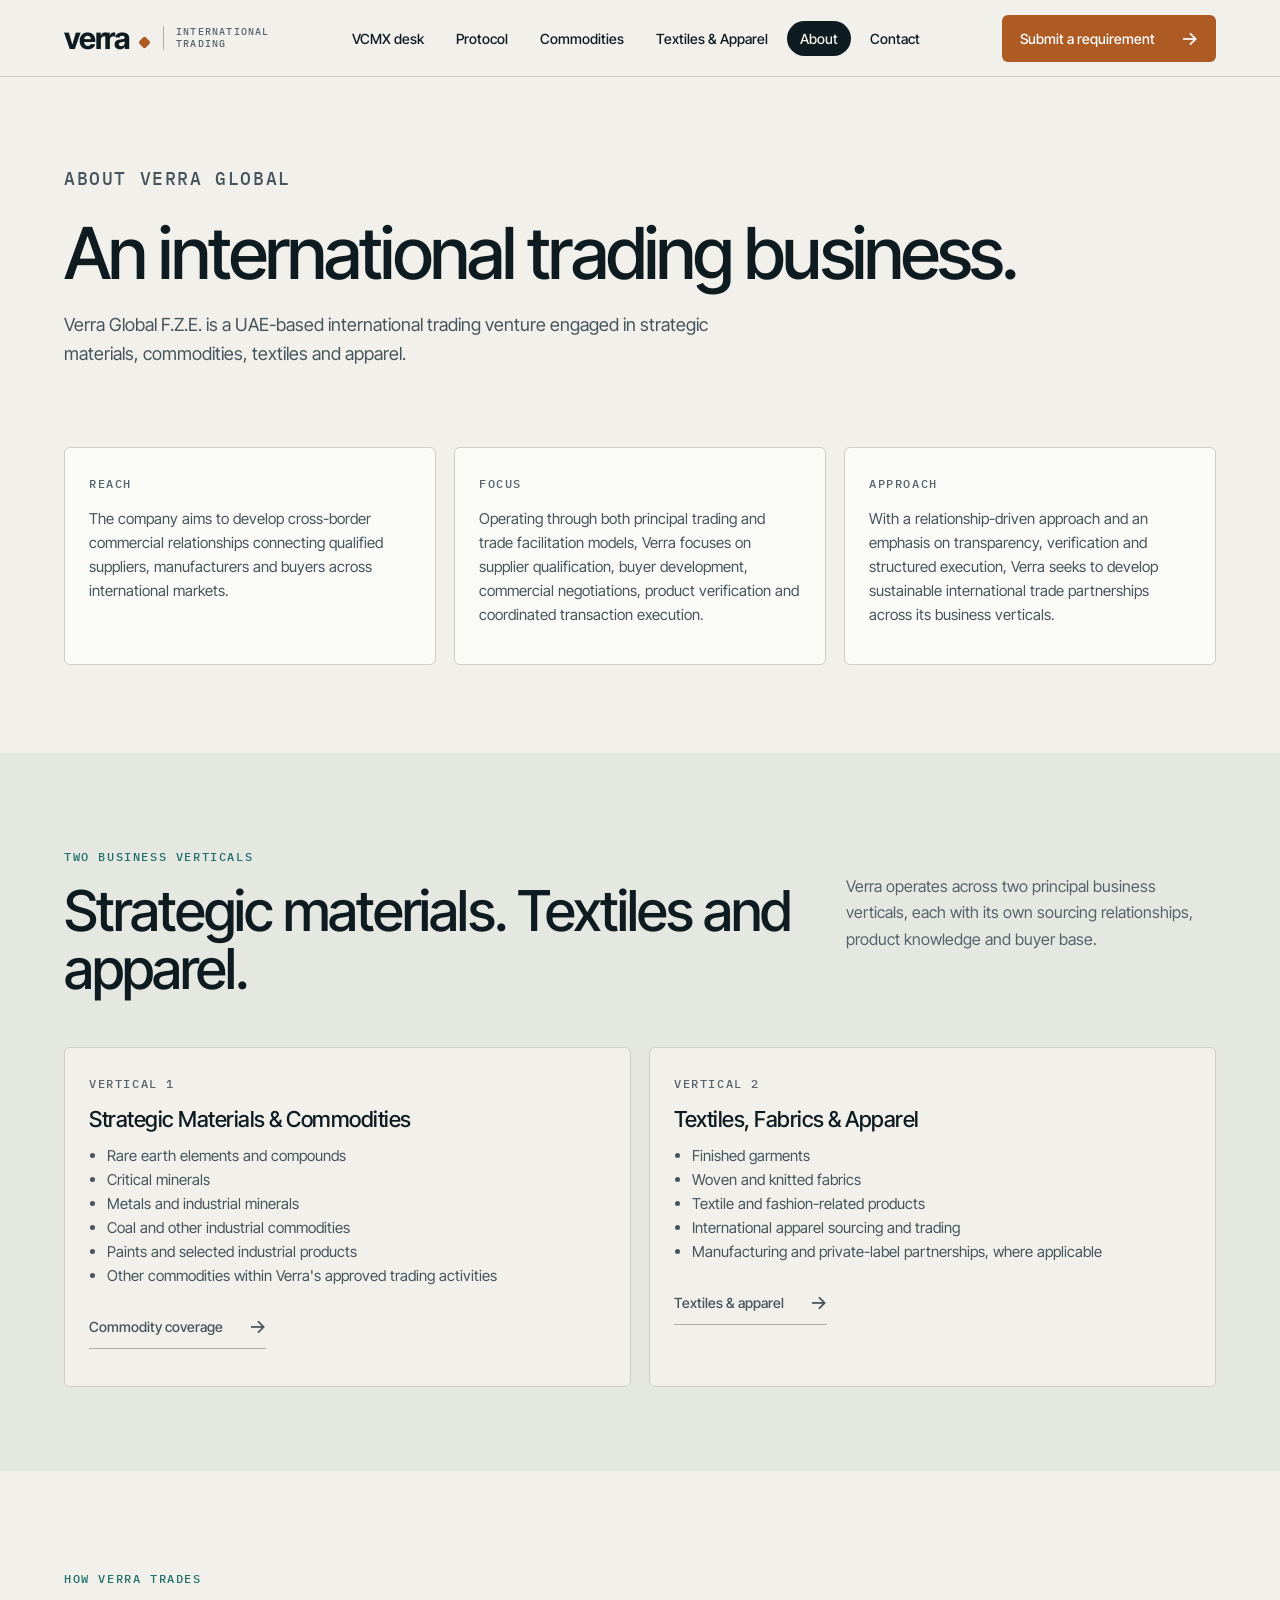
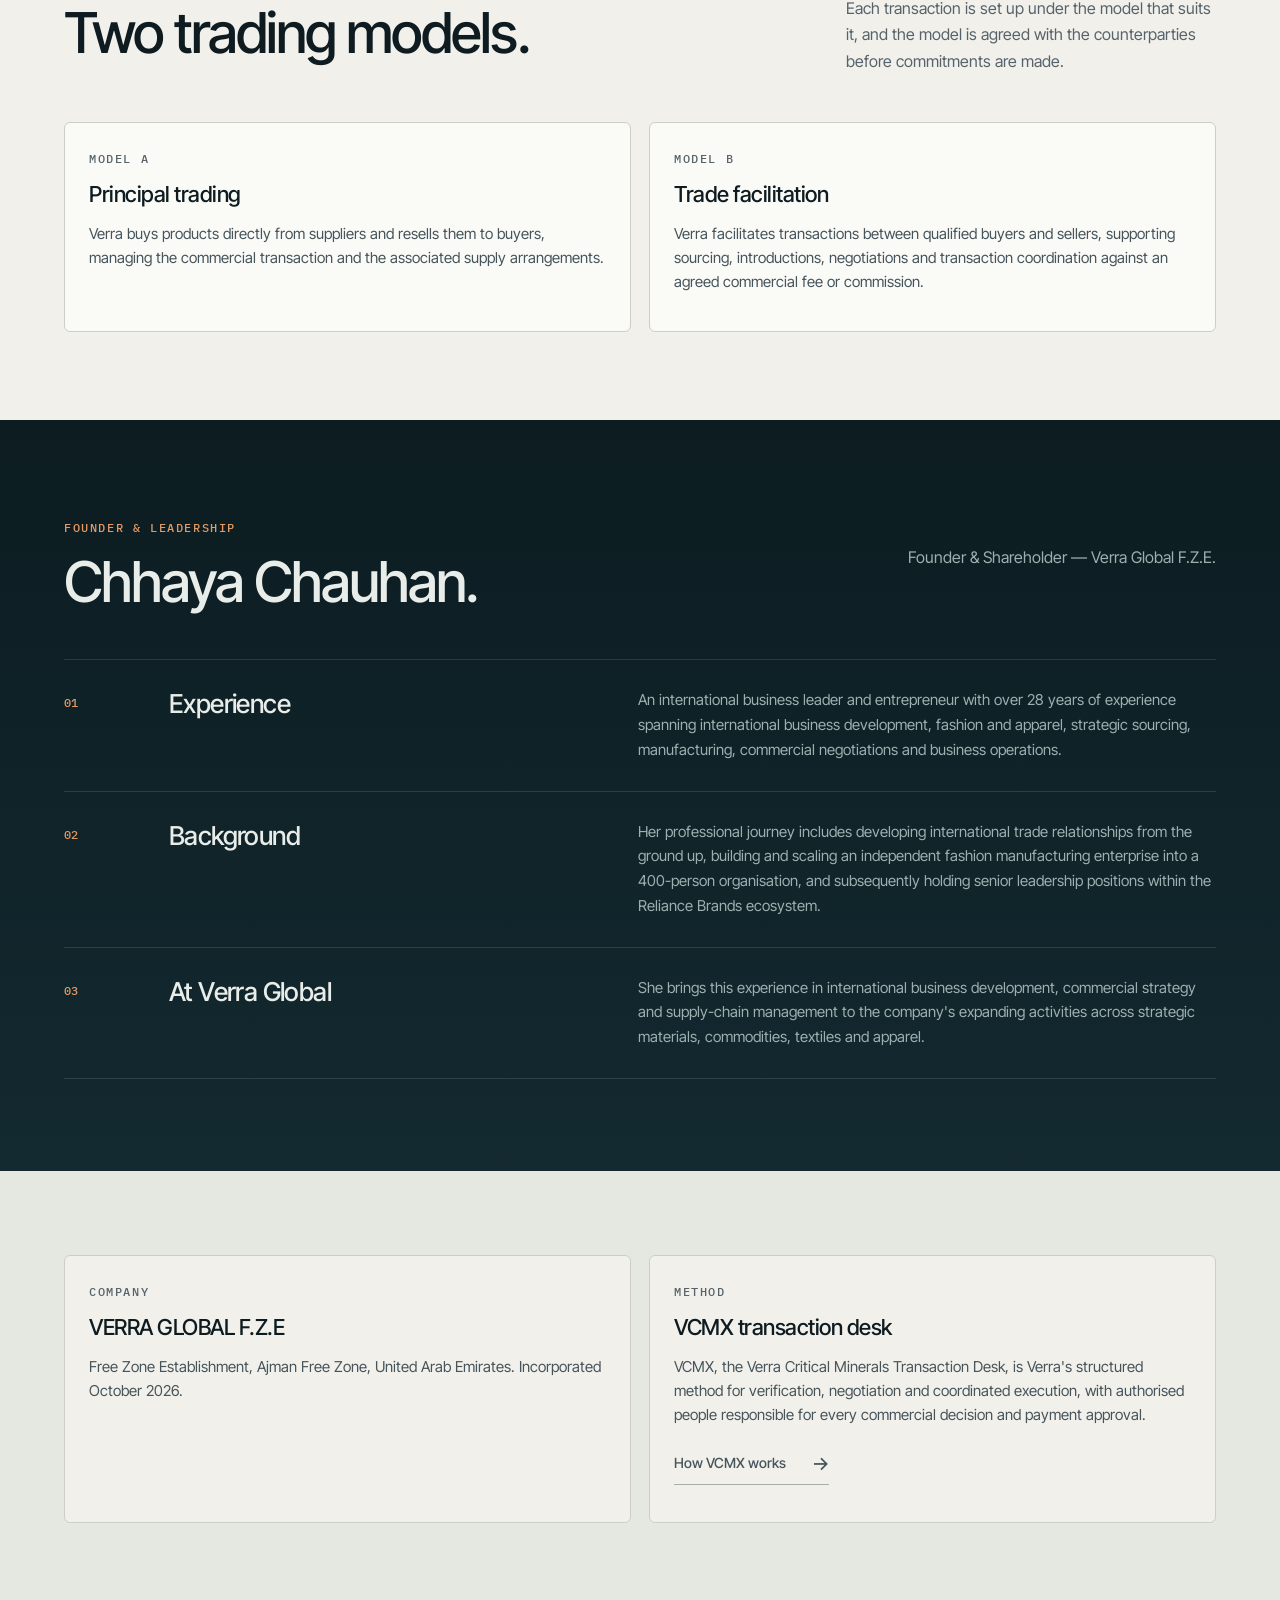
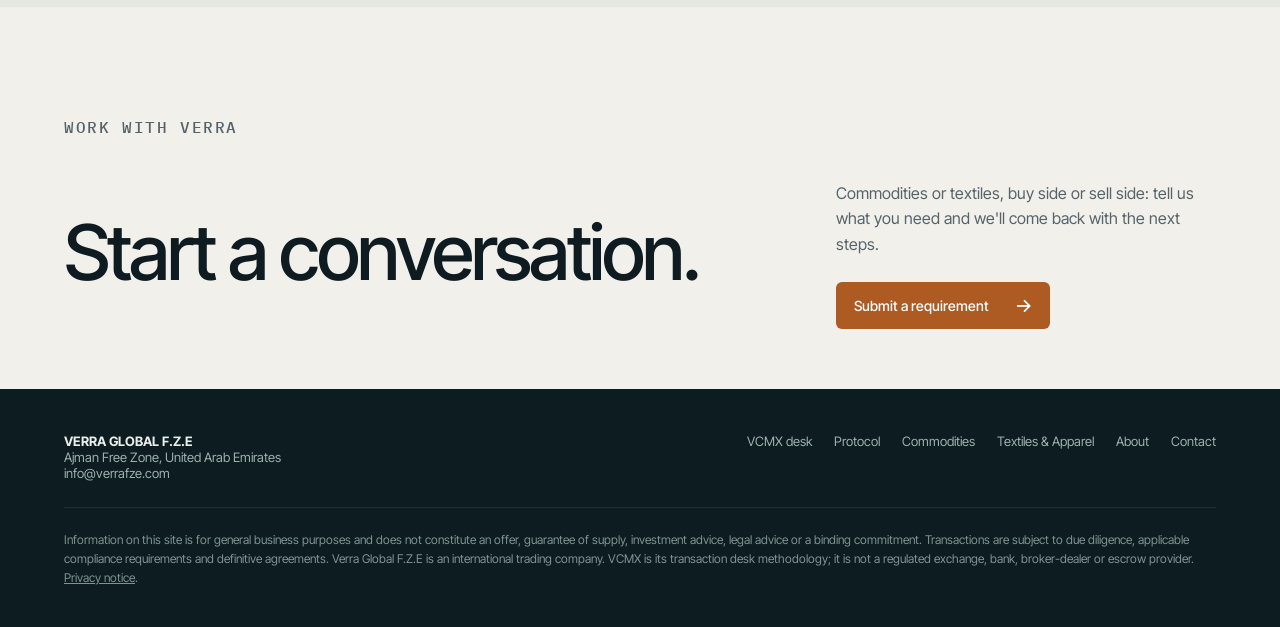
==== about.html @ 603cea96 "Revision brief: Transaction Desk naming, two verticals, trading models, About/founder and Textiles p" ====
<!doctype html>
<html lang="en">
<head>
<meta charset="utf-8">
<meta name="viewport" content="width=device-width, initial-scale=1">
<title>About Verra Global — International Trading Company</title>
<meta name="description" content="Verra Global F.Z.E is a UAE-based international trading company in strategic materials, commodities, textiles and apparel. Founded by Chhaya Chauhan.">
<link rel="icon" href="data:image/svg+xml,%3Csvg xmlns=%22http://www.w3.org/2000/svg%22 viewBox=%220 0 32 32%22%3E%3Crect x=%229%22 y=%229%22 width=%2214%22 height=%2214%22 rx=%222%22 transform=%22rotate(45 16 16)%22 fill=%22%23ad5a23%22/%3E%3C/svg%3E">
<link rel="preconnect" href="https://fonts.googleapis.com">
<link rel="preconnect" href="https://fonts.gstatic.com" crossorigin>
<link rel="stylesheet" href="https://fonts.googleapis.com/css2?family=IBM+Plex+Mono:wght@400;500&family=Inter+Tight:wght@400;500;600;700&display=swap">
<link rel="stylesheet" href="assets/site.css?v=7">
</head>
<body>
<a class="skip" href="#main">Skip to content</a>
<header class="nav">
  <div class="shell nav-inner">
    <a class="brand" href="index.html" aria-label="Verra Global home">verra<span class="brand-dot"></span><small>INTERNATIONAL<br>TRADING</small></a>
    <button class="menu-btn" aria-expanded="false" aria-controls="navlinks">MENU</button>
    <nav class="navlinks" id="navlinks" aria-label="Main">
      <a href="platform.html">VCMX desk</a>
      <a href="protocol.html">Protocol</a>
      <a href="commodities.html">Commodities</a>
      <a href="textiles.html">Textiles &amp; Apparel</a>
      <a href="about.html" aria-current="page">About</a>
      <a href="contact.html">Contact</a>
    </nav>
    <a class="cta" href="contact.html">Submit a requirement <span>→</span></a>
  </div>
</header>

<main id="main">
  <section class="page-hero shell">
    <p class="eyebrow signal">About Verra Global</p>
    <h1>An international trading business.</h1>
    <p>Verra Global F.Z.E. is a UAE-based international trading venture engaged in strategic materials, commodities, textiles and apparel.</p>
  </section>

  <section class="light-section" style="padding-top:0">
    <div class="shell">
      <div class="grid">
        <article><span class="eyebrow">Reach</span><p>The company aims to develop cross-border commercial relationships connecting qualified suppliers, manufacturers and buyers across international markets.</p></article>
        <article><span class="eyebrow">Focus</span><p>Operating through both principal trading and trade facilitation models, Verra focuses on supplier qualification, buyer development, commercial negotiations, product verification and coordinated transaction execution.</p></article>
        <article><span class="eyebrow">Approach</span><p>With a relationship-driven approach and an emphasis on transparency, verification and structured execution, Verra seeks to develop sustainable international trade partnerships across its business verticals.</p></article>
      </div>
    </div>
  </section>

  <section class="alt-section" id="verticals">
    <div class="shell">
      <div class="section-top">
        <div>
          <p class="eyebrow signal">Two business verticals</p>
          <h2>Strategic materials. Textiles and apparel.</h2>
        </div>
        <p>Verra operates across two principal business verticals, each with its own sourcing relationships, product knowledge and buyer base.</p>
      </div>
      <div class="grid two">
        <article><span class="eyebrow">Vertical 1</span><h3>Strategic Materials &amp; Commodities</h3><ul>
          <li>Rare earth elements and compounds</li><li>Critical minerals</li><li>Metals and industrial minerals</li><li>Coal and other industrial commodities</li><li>Paints and selected industrial products</li><li>Other commodities within Verra's approved trading activities</li></ul>
          <p style="margin-top:18px"><a class="text-link" href="commodities.html">Commodity coverage <span>→</span></a></p></article>
        <article><span class="eyebrow">Vertical 2</span><h3>Textiles, Fabrics &amp; Apparel</h3><ul>
          <li>Finished garments</li><li>Woven and knitted fabrics</li><li>Textile and fashion-related products</li><li>International apparel sourcing and trading</li><li>Manufacturing and private-label partnerships, where applicable</li></ul>
          <p style="margin-top:18px"><a class="text-link" href="textiles.html">Textiles &amp; apparel <span>→</span></a></p></article>
      </div>
    </div>
  </section>

  <section class="light-section" id="models">
    <div class="shell">
      <div class="section-top">
        <div>
          <p class="eyebrow signal">How Verra trades</p>
          <h2>Two trading models.</h2>
        </div>
        <p>Each transaction is set up under the model that suits it, and the model is agreed with the counterparties before commitments are made.</p>
      </div>
      <div class="grid two">
        <article><span class="eyebrow">Model A</span><h3>Principal trading</h3><p>Verra buys products directly from suppliers and resells them to buyers, managing the commercial transaction and the associated supply arrangements.</p></article>
        <article><span class="eyebrow">Model B</span><h3>Trade facilitation</h3><p>Verra facilitates transactions between qualified buyers and sellers, supporting sourcing, introductions, negotiations and transaction coordination against an agreed commercial fee or commission.</p></article>
      </div>
    </div>
  </section>

  <section class="dark-section" id="founder">
    <div class="shell">
      <div class="section-top">
        <div>
          <p class="eyebrow signal">Founder &amp; leadership</p>
          <h2>Chhaya Chauhan.</h2>
        </div>
        <p>Founder &amp; Shareholder — Verra Global F.Z.E.</p>
      </div>
      <div class="rows">
        <div class="row"><span class="num">01</span><h3>Experience</h3><p>An international business leader and entrepreneur with over 28 years of experience spanning international business development, fashion and apparel, strategic sourcing, manufacturing, commercial negotiations and business operations.</p></div>
        <div class="row"><span class="num">02</span><h3>Background</h3><p>Her professional journey includes developing international trade relationships from the ground up, building and scaling an independent fashion manufacturing enterprise into a 400-person organisation, and subsequently holding senior leadership positions within the Reliance Brands ecosystem.</p></div>
        <div class="row"><span class="num">03</span><h3>At Verra Global</h3><p>She brings this experience in international business development, commercial strategy and supply-chain management to the company's expanding activities across strategic materials, commodities, textiles and apparel.</p></div>
      </div>
    </div>
  </section>

  <section class="alt-section">
    <div class="shell">
      <div class="grid two">
        <article><span class="eyebrow">Company</span><h3>VERRA GLOBAL F.Z.E</h3><p>Free Zone Establishment, Ajman Free Zone, United Arab Emirates. Incorporated October 2026.</p></article>
        <article><span class="eyebrow">Method</span><h3>VCMX transaction desk</h3><p>VCMX, the Verra Critical Minerals Transaction Desk, is Verra's structured method for verification, negotiation and coordinated execution, with authorised people responsible for every commercial decision and payment approval.</p><p style="margin-top:14px"><a class="text-link" href="platform.html">How VCMX works <span>→</span></a></p></article>
      </div>
    </div>
  </section>

  <section class="contact shell">
    <p class="eyebrow signal">Work with Verra</p>
    <div class="contact-inner">
      <h2>Start a conversation.</h2>
      <div>
        <p>Commodities or textiles, buy side or sell side: tell us what you need and we'll come back with the next steps.</p>
        <a class="cta" href="contact.html">Submit a requirement <span>→</span></a>
      </div>
    </div>
  </section>
</main>

<footer class="shell">
  <div class="footer">
    <div><strong>VERRA GLOBAL F.Z.E</strong><br>Ajman Free Zone, United Arab Emirates<br><a href="mailto:info@verrafze.com">info@verrafze.com</a></div>
    <nav class="footer-nav" aria-label="Footer">
      <a href="platform.html">VCMX desk</a><a href="protocol.html">Protocol</a><a href="commodities.html">Commodities</a><a href="textiles.html">Textiles &amp; Apparel</a><a href="about.html">About</a><a href="contact.html">Contact</a>
    </nav>
  </div>
  <p class="legal">Information on this site is for general business purposes and does not constitute an offer, guarantee of supply, investment advice, legal advice or a binding commitment. Transactions are subject to due diligence, applicable compliance requirements and definitive agreements. Verra Global F.Z.E is an international trading company. VCMX is its transaction desk methodology; it is not a regulated exchange, bank, broker-dealer or escrow provider. <a href="privacy.html" style="text-decoration:underline">Privacy notice</a>.</p>
</footer>
<script src="assets/site.js?v=7"></script>
</body>
</html>
---- assets/site.css ----
/* Verra Global — VCMX. Every colour is a token; themes below swap the palette. */
:root{
  --bg:#f1f0eb;--surface:#e5e7e1;--card:#fafaf7;--fg:#0e1b20;--text-2:#46545b;--muted-fg:#56636a;--line:#cbcfc8;--line-strong:#a9b0ab;
  --accent:#ad5a23;--accent-hover:#8f4818;--on-accent:#fff;--teal:#20706a;--teal-deep:#185a52;
  --dark:#0c1c21;--dark-2:#132a30;--dark-fg:#e9ede9;--dark-muted:#9db0b0;--dark-line:#ffffff1f;--dark-accent:#e39a64;
  --radius:6px;
  --sans:"Inter Tight",Inter,"Segoe UI",Arial,sans-serif;
  --mono:"IBM Plex Mono",ui-monospace,Menlo,Consolas,monospace;
}
/* 2 · Midnight Gold — dark everywhere, gold accent, cyan secondary */
[data-theme=midnight]{--bg:#0b1220;--surface:#111a2b;--card:#142036;--fg:#e8eef7;--text-2:#b6c2d4;--muted-fg:#8796ad;--line:#22304a;--line-strong:#34466a;
  --accent:#f2b544;--accent-hover:#ffc65e;--on-accent:#1a1406;--teal:#4cc9f0;--teal-deep:#1d8fb5;
  --dark:#060b16;--dark-2:#0a1324;--dark-fg:#e8eef7;--dark-muted:#8fa0b8;--dark-line:#ffffff17;--dark-accent:#f2b544}
/* 3 · Forest & Ochre — warm sandstone, deep green, ochre */
[data-theme=forest]{--bg:#f4efe4;--surface:#e9e2d2;--card:#fbf8f1;--fg:#1c2a21;--text-2:#45503f;--muted-fg:#69705f;--line:#d6ccb8;--line-strong:#b5aa93;
  --accent:#2f6b45;--accent-hover:#245636;--on-accent:#fff;--teal:#b8871f;--teal-deep:#8d6614;
  --dark:#15251b;--dark-2:#1c3123;--dark-fg:#eef0e6;--dark-muted:#a9b5a2;--dark-line:#ffffff1c;--dark-accent:#e0b44f}
/* 4 · Arctic Cobalt — crisp white, cobalt blue, aqua */
[data-theme=cobalt]{--bg:#f6f8fc;--surface:#e9eef7;--card:#ffffff;--fg:#0b1533;--text-2:#3d4866;--muted-fg:#5f6a86;--line:#d5dcea;--line-strong:#aab5cc;
  --accent:#2747f5;--accent-hover:#1834d6;--on-accent:#fff;--teal:#0aa5a5;--teal-deep:#077e7e;
  --dark:#0a1433;--dark-2:#0f1c45;--dark-fg:#eef2fb;--dark-muted:#9eabcb;--dark-line:#ffffff1c;--dark-accent:#6fe3d8}
/* 5 · Plum & Brass — soft lilac-grey, deep plum, brass */
[data-theme=plum]{--bg:#f5f2f5;--surface:#ebe5ec;--card:#fcfafc;--fg:#22142a;--text-2:#4e4256;--muted-fg:#6e6276;--line:#dcd3de;--line-strong:#b7aabb;
  --accent:#6d2e8f;--accent-hover:#58237a;--on-accent:#fff;--teal:#b08a3e;--teal-deep:#86682b;
  --dark:#1d1126;--dark-2:#2a1836;--dark-fg:#f2ecf4;--dark-muted:#b7a7bf;--dark-line:#ffffff1c;--dark-accent:#d9b56a}

*{box-sizing:border-box}
html{scroll-behavior:smooth;scroll-padding-top:90px}
body{margin:0;background:var(--bg);color:var(--fg);font-family:var(--sans);-webkit-font-smoothing:antialiased}
a{color:inherit;text-decoration:none}
a:focus-visible,button:focus-visible,input:focus-visible,select:focus-visible,textarea:focus-visible{outline:2px solid var(--teal);outline-offset:3px}
::selection{background:var(--teal);color:#fff}
.shell{max-width:1440px;margin:auto;padding-left:5%;padding-right:5%}
.skip{position:absolute;top:-100px;left:10px}.skip:focus{top:10px;background:#fff;z-index:100;padding:12px}

/* Header */
.nav{position:sticky;top:0;z-index:30;background:color-mix(in srgb,var(--bg) 90%,transparent);backdrop-filter:blur(14px);border-bottom:1px solid var(--line)}
.nav-inner{display:flex;align-items:center;justify-content:space-between;height:76px;gap:26px}
.brand{font-weight:700;font-size:30px;letter-spacing:-1.2px;display:flex;align-items:center;gap:10px}
.brand-dot{height:9px;width:9px;background:var(--accent);border-radius:2px;transform:rotate(45deg);margin-top:8px}
.brand small{font:500 9.5px/1.3 var(--mono);letter-spacing:1.2px;border-left:1px solid var(--line-strong);padding-left:12px;margin-left:4px;color:var(--muted-fg)}
.navlinks{display:flex;gap:6px;font-size:14px;font-weight:500}
.navlinks a{padding:9px 13px;border-radius:999px;white-space:nowrap}
.navlinks a:hover{background:var(--surface)}
.navlinks a[aria-current=page]{background:var(--fg);color:var(--bg)}
.menu-btn{display:none;background:none;color:var(--fg);border:1px solid var(--line-strong);border-radius:var(--radius);padding:9px 12px;font:12px var(--mono)}
.cta{display:inline-flex;align-items:center;justify-content:space-between;gap:26px;background:var(--accent);color:var(--on-accent);padding:14px 18px;font:500 14px var(--sans);border:0;border-radius:var(--radius);cursor:pointer;white-space:nowrap;transition:background .2s,transform .2s}
.cta:hover{background:var(--accent-hover);transform:translateY(-1px)}
.cta span,.text-link span{font-size:19px;line-height:1}
.text-link{display:inline-flex;align-items:center;gap:26px;padding:10px 0;border-bottom:1px solid var(--line-strong);font-size:14px;font-weight:500}
.text-link:hover{color:var(--teal);border-color:var(--teal)}
.eyebrow{font:500 11.5px var(--mono);letter-spacing:1.6px;text-transform:uppercase;color:var(--muted-fg)}
.signal{color:var(--teal)}

/* Hero */
.hero{position:relative;padding-top:64px;overflow:hidden}
.hero::before{content:"";position:absolute;inset:0;background:radial-gradient(circle,color-mix(in srgb,var(--fg) 10%,transparent) 1px,transparent 1.4px) 0 0/22px 22px;-webkit-mask:linear-gradient(90deg,transparent 30%,#000 75%);mask:linear-gradient(90deg,transparent 30%,#000 75%);pointer-events:none}
.hero h1{position:relative;font-size:clamp(52px,6.8vw,104px);line-height:.98;font-weight:500;letter-spacing:-.045em;margin:30px 0 28px;max-width:min(860px,60%)}
.hero h1 em{font-style:normal;background:linear-gradient(90deg,var(--teal),var(--accent));-webkit-background-clip:text;background-clip:text;color:transparent}
.hero-art{position:absolute;right:0;top:190px;width:38%;max-width:520px;pointer-events:none}
.hero-art .edges{stroke:color-mix(in srgb,var(--fg) 20%,transparent)}
.hero-art .nodes{fill:var(--card);stroke:var(--teal)}
.hero-art .hub{fill:var(--fg)}
.hero-art .core{fill:var(--accent)}
.hero-art .labels{fill:var(--muted-fg)}
.hero-bottom{position:relative;z-index:2;margin-top:60px;max-width:440px}
.hero-bottom p{font-size:17px;line-height:1.6;color:var(--text-2)}
.hero-actions{display:flex;gap:26px;align-items:center;flex-wrap:wrap;margin-top:26px}
.hero-footer{position:relative;display:flex;align-items:center;justify-content:space-between;gap:20px;border-top:1px solid var(--line);padding:22px 0;margin-top:70px;font:12px var(--mono);color:var(--muted-fg)}
.page-hero{padding-top:70px;padding-bottom:60px}
.page-hero h1{font-size:clamp(46px,5.6vw,88px);line-height:1;font-weight:500;letter-spacing:-.04em;margin:24px 0 22px;max-width:980px}
.page-hero p{font-size:18px;line-height:1.6;max-width:660px;color:var(--text-2)}

/* Ticker */
.ticker{position:relative;display:flex;justify-content:space-between;flex-wrap:wrap;padding:22px 0;border-top:1px solid var(--line);gap:14px 22px;font-size:15px;font-weight:500}
.ticker span{display:flex;gap:10px;align-items:center}
.ticker b{font:500 11px var(--mono);color:var(--teal);border:1px solid color-mix(in srgb,var(--teal) 40%,transparent);border-radius:999px;padding:3px 7px}

/* Sections */
section{scroll-margin-top:90px}
.dark-section{background:linear-gradient(180deg,var(--dark),var(--dark-2));color:var(--dark-fg);padding:88px 0 92px}
.light-section{padding:88px 0}
.alt-section{background:var(--surface);padding:84px 0}
.section-top{display:flex;justify-content:space-between;align-items:start;gap:40px;margin-bottom:48px}
.section-top h2{font-size:clamp(36px,4.4vw,66px);line-height:1.04;letter-spacing:-.035em;font-weight:500;margin:18px 0 0;max-width:860px}
.section-top>p{max-width:370px;font-size:16px;line-height:1.65;color:var(--muted-fg);margin:36px 0 0}
.dark-section .section-top>p,.dark-section .eyebrow{color:var(--dark-muted)}
.dark-section .signal,.dark-section .eyebrow.signal{color:var(--dark-accent)}

/* Numbered rows */
.rows{border-top:1px solid var(--line-strong)}
.row{display:grid;grid-template-columns:80px 1fr 1.3fr;align-items:start;gap:25px;padding:28px 0;border-bottom:1px solid var(--line);transition:background .2s}
.row:hover{background:linear-gradient(90deg,color-mix(in srgb,var(--teal) 6%,transparent),transparent)}
.row .num{font:500 12px var(--mono);color:var(--teal);padding-top:7px}
.row h3{font-size:26px;letter-spacing:-.6px;font-weight:500;margin:0}
.row p{font-size:15px;line-height:1.65;margin:0;color:var(--text-2)}
.row .meta{font:11px var(--mono);text-transform:uppercase;letter-spacing:1px;color:var(--muted-fg);margin-top:10px;display:block}
.dark-section .rows,.dark-section .row{border-color:var(--dark-line)}
.dark-section .row:hover{background:linear-gradient(90deg,#ffffff08,transparent)}
.dark-section .row p{color:var(--dark-muted)}
.dark-section .row .num{color:var(--dark-accent)}
.dark-section .row .meta{color:var(--dark-muted);opacity:.8}

/* Cards */
.grid{display:grid;grid-template-columns:repeat(3,1fr);gap:18px}
.grid.two{grid-template-columns:repeat(2,1fr)}
.grid.four{grid-template-columns:repeat(4,1fr)}
.grid article{background:var(--card);border:1px solid var(--line);border-radius:var(--radius);padding:24px 24px 22px;transition:border-color .2s,transform .2s}
.grid article:hover{border-color:var(--teal);transform:translateY(-2px)}
.grid h3{font-size:22px;letter-spacing:-.5px;font-weight:500;margin:14px 0 10px}
.grid p,.grid li{font-size:15px;line-height:1.6;color:var(--text-2)}
.grid ul{padding-left:18px;margin:12px 0 0}
.dark-section .grid article{background:#ffffff06;border-color:var(--dark-line)}
.dark-section .grid article:hover{border-color:color-mix(in srgb,var(--dark-accent) 55%,transparent)}
.dark-section .grid p,.dark-section .grid li{color:var(--dark-muted)}
.alt-section .grid article{background:var(--bg)}

/* Pipeline strip */
.pipeline{display:grid;grid-template-columns:repeat(7,1fr);gap:8px;padding:0;margin:0}
.pipeline li{list-style:none;padding:20px 16px;border:1px solid var(--dark-line);border-radius:var(--radius);background:#ffffff05;min-height:150px;display:flex;flex-direction:column;justify-content:space-between;position:relative}
.pipeline li::before{content:"";position:absolute;top:0;left:16px;right:16px;height:2px;background:linear-gradient(90deg,var(--teal),var(--accent));opacity:.8}
.pipeline b{font-size:19px;font-weight:500;letter-spacing:-.3px}
.pipeline small{font:11px/1.5 var(--mono);color:var(--dark-muted)}
.state-bar{margin-top:8px;padding:16px 18px;border-radius:var(--radius);background:linear-gradient(90deg,var(--teal),var(--teal-deep));color:#fff;font:500 11.5px var(--mono);letter-spacing:1px;text-transform:uppercase;display:flex;justify-content:space-between;gap:20px}

/* Evidence ladder */
.ladder{display:grid;grid-template-columns:repeat(5,1fr);gap:10px}
.ladder div{padding:20px 18px 24px;border-radius:var(--radius);background:var(--bg);border:1px solid var(--line)}
.ladder div::before{content:"";display:block;height:5px;border-radius:999px;background:linear-gradient(90deg,var(--teal),var(--accent));margin-bottom:18px;width:calc(var(--lvl)*20%)}
.ladder b{display:block;font-size:18px;font-weight:500;letter-spacing:-.3px;margin-bottom:8px}
.ladder p{margin:0;font-size:14px;line-height:1.55;color:var(--text-2)}

/* Tables */
.table-wrap{overflow-x:auto;border:1px solid var(--line);border-radius:var(--radius);background:var(--card)}
table{width:100%;border-collapse:collapse;font-size:15px}
th{font:500 11px var(--mono);text-transform:uppercase;letter-spacing:1px;color:var(--muted-fg);text-align:left;padding:16px 16px 14px;border-bottom:1px solid var(--line-strong);background:var(--surface)}
td{padding:18px 16px;border-bottom:1px solid var(--line);vertical-align:top;line-height:1.55}
tbody tr:last-child td{border-bottom:0}
tbody tr:hover td{background:color-mix(in srgb,var(--teal) 4%,transparent)}
td:first-child{font-size:17px;font-weight:500;letter-spacing:-.2px;white-space:nowrap}
td small{display:block;font:400 11px var(--mono);color:var(--muted-fg);margin-top:6px;white-space:normal}
.alt-section .table-wrap{background:var(--bg)}
.tag{display:inline-block;font:500 10px var(--mono);letter-spacing:.8px;text-transform:uppercase;border-radius:999px;padding:4px 9px;background:color-mix(in srgb,var(--teal) 14%,transparent);color:var(--teal-deep);white-space:nowrap}
[data-theme=midnight] .tag{color:var(--teal)}

/* Filters */
.filters{display:flex;gap:8px;flex-wrap:wrap;margin-bottom:20px}
.filters button{background:var(--card);border:1px solid var(--line-strong);border-radius:999px;padding:9px 15px;font:500 12px var(--mono);color:var(--fg)}
.filters button:hover{border-color:var(--teal)}
.filters button[aria-pressed=true]{background:var(--fg);color:var(--bg);border-color:var(--fg)}

/* Callout */
.callout{border-left:3px solid var(--accent);padding:6px 0 6px 24px;margin:40px 0 0;max-width:820px}
.callout p{margin:0;font-size:19px;line-height:1.55}
.dark-section .callout{border-color:var(--dark-accent)}
.dark-section .callout p{color:var(--dark-fg)}

/* FAQ */
.faq details{background:var(--bg);border:1px solid var(--line);border-radius:var(--radius);padding:20px 22px;margin-bottom:10px}
.faq summary{cursor:pointer;font-size:19px;font-weight:500;letter-spacing:-.3px;list-style:none;display:flex;justify-content:space-between;gap:20px}
.faq summary::-webkit-details-marker{display:none}
.faq summary::after{content:"+";font-size:22px;line-height:1;color:var(--accent)}
.faq details[open]{border-color:var(--teal)}
.faq details[open] summary::after{content:"–"}
.faq p{margin:12px 0 0;font-size:16px;line-height:1.6;color:var(--text-2);max-width:820px}

/* Form */
.form{display:grid;grid-template-columns:1fr 1fr;gap:20px 26px;background:var(--card);border:1px solid var(--line);border-radius:var(--radius);padding:32px}
.form .full{grid-column:1/-1}
.form label{display:flex;flex-direction:column;gap:8px;font:500 11px var(--mono);text-transform:uppercase;letter-spacing:1px;color:var(--muted-fg)}
.form input,.form select,.form textarea{font:16px var(--sans);color:var(--fg);background:var(--bg);border:1px solid var(--line-strong);border-radius:var(--radius);padding:12px 12px;text-transform:none;letter-spacing:0}
.form input:focus,.form select:focus,.form textarea:focus{border-color:var(--teal)}
.form textarea{min-height:130px;resize:vertical}
.form fieldset{border:0;padding:0;margin:0;display:flex;gap:22px;flex-wrap:wrap}
.form legend{font:500 11px var(--mono);text-transform:uppercase;letter-spacing:1px;color:var(--muted-fg);margin-bottom:10px;padding:0}
.form .radio{flex-direction:row;align-items:center;gap:8px;font:15px var(--sans);text-transform:none;letter-spacing:0;color:var(--fg)}
.form .consent{flex-direction:row;align-items:flex-start;gap:10px;font:14px/1.5 var(--sans);text-transform:none;letter-spacing:0;color:var(--text-2)}
.form-note{font-size:13px;color:var(--muted-fg);line-height:1.55}

/* Contact block + footer */
.contact{padding-top:92px;padding-bottom:60px}
.contact h2{font-size:clamp(44px,6vw,88px);letter-spacing:-.04em;line-height:1.02;font-weight:500;margin:22px 0 36px;max-width:880px}
.contact-inner{display:flex;justify-content:space-between;gap:40px;align-items:flex-end}
.contact p{font-size:16px;line-height:1.6;max-width:380px;color:var(--muted-fg);margin-bottom:24px}
footer{background:var(--dark);color:var(--dark-muted);max-width:none!important;padding-top:10px}
.footer{padding:34px 0 26px;display:flex;justify-content:space-between;gap:25px;align-items:flex-start;font-size:13px;max-width:1440px;margin:auto}
.footer strong{color:var(--dark-fg)}
.footer-nav{display:flex;flex-wrap:wrap;gap:22px}
.footer-nav a:hover{color:var(--dark-accent)}
.legal{font-size:12px;line-height:1.6;color:var(--dark-muted);opacity:.8;max-width:1440px;margin:0 auto;padding:22px 0 40px;border-top:1px solid var(--dark-line)}

@media(max-width:1240px){
  .menu-btn{display:block}
  .navlinks{display:none;position:absolute;left:0;right:0;top:76px;background:var(--bg);flex-direction:column;gap:2px;border-bottom:1px solid var(--line);padding:8px 5% 16px}
  .navlinks a{padding:13px 12px;font-size:17px;border-radius:var(--radius)}
  .nav.open .navlinks{display:flex}
}
@media(max-width:1000px){
  .brand small{display:none}.hero h1{max-width:none}
  .hero-art{opacity:.3;width:70%;right:-20%}
  .grid,.grid.four{grid-template-columns:1fr 1fr}
  .pipeline{grid-template-columns:repeat(4,1fr)}
  .ladder{grid-template-columns:1fr 1fr}
}
@media(max-width:760px){
  .shell{padding-left:16px;padding-right:16px}
  .nav-inner{height:66px;gap:14px}.brand{font-size:26px}
  .navlinks{top:66px;padding:8px 16px 16px}
  .nav .cta{display:none}
  .hero{padding-top:30px}.hero h1{font-size:46px;letter-spacing:-1.8px;margin-top:22px}
  .hero-art{display:none}
  .hero-bottom{margin-top:26px}.hero-footer{margin-top:40px;flex-direction:column;align-items:flex-start;font-size:11px}
  .page-hero{padding-top:44px;padding-bottom:36px}.page-hero h1{font-size:42px;letter-spacing:-1.5px}
  .section-top{display:block;margin-bottom:28px}.section-top>p{margin-top:18px}.section-top h2{font-size:36px}
  .dark-section,.light-section,.alt-section{padding-top:56px;padding-bottom:56px}
  .contact{padding-top:56px;padding-bottom:48px}
  .row{grid-template-columns:34px 1fr;gap:6px 12px;padding:22px 0}.row p{grid-column:2}.row h3{font-size:22px}
  .grid,.grid.two,.grid.four{grid-template-columns:1fr;gap:12px}
  .pipeline{grid-template-columns:1fr 1fr}.pipeline li{min-height:118px}
  .state-bar{flex-direction:column;gap:6px}
  .ladder{grid-template-columns:1fr}
  .form{grid-template-columns:1fr;padding:20px}
  .contact-inner{display:block}
  .footer{flex-direction:column}
  td:first-child{white-space:normal}
}
@media(prefers-reduced-motion:reduce){html{scroll-behavior:auto}*,*:before,*:after{animation:none!important;transition:none!important}}
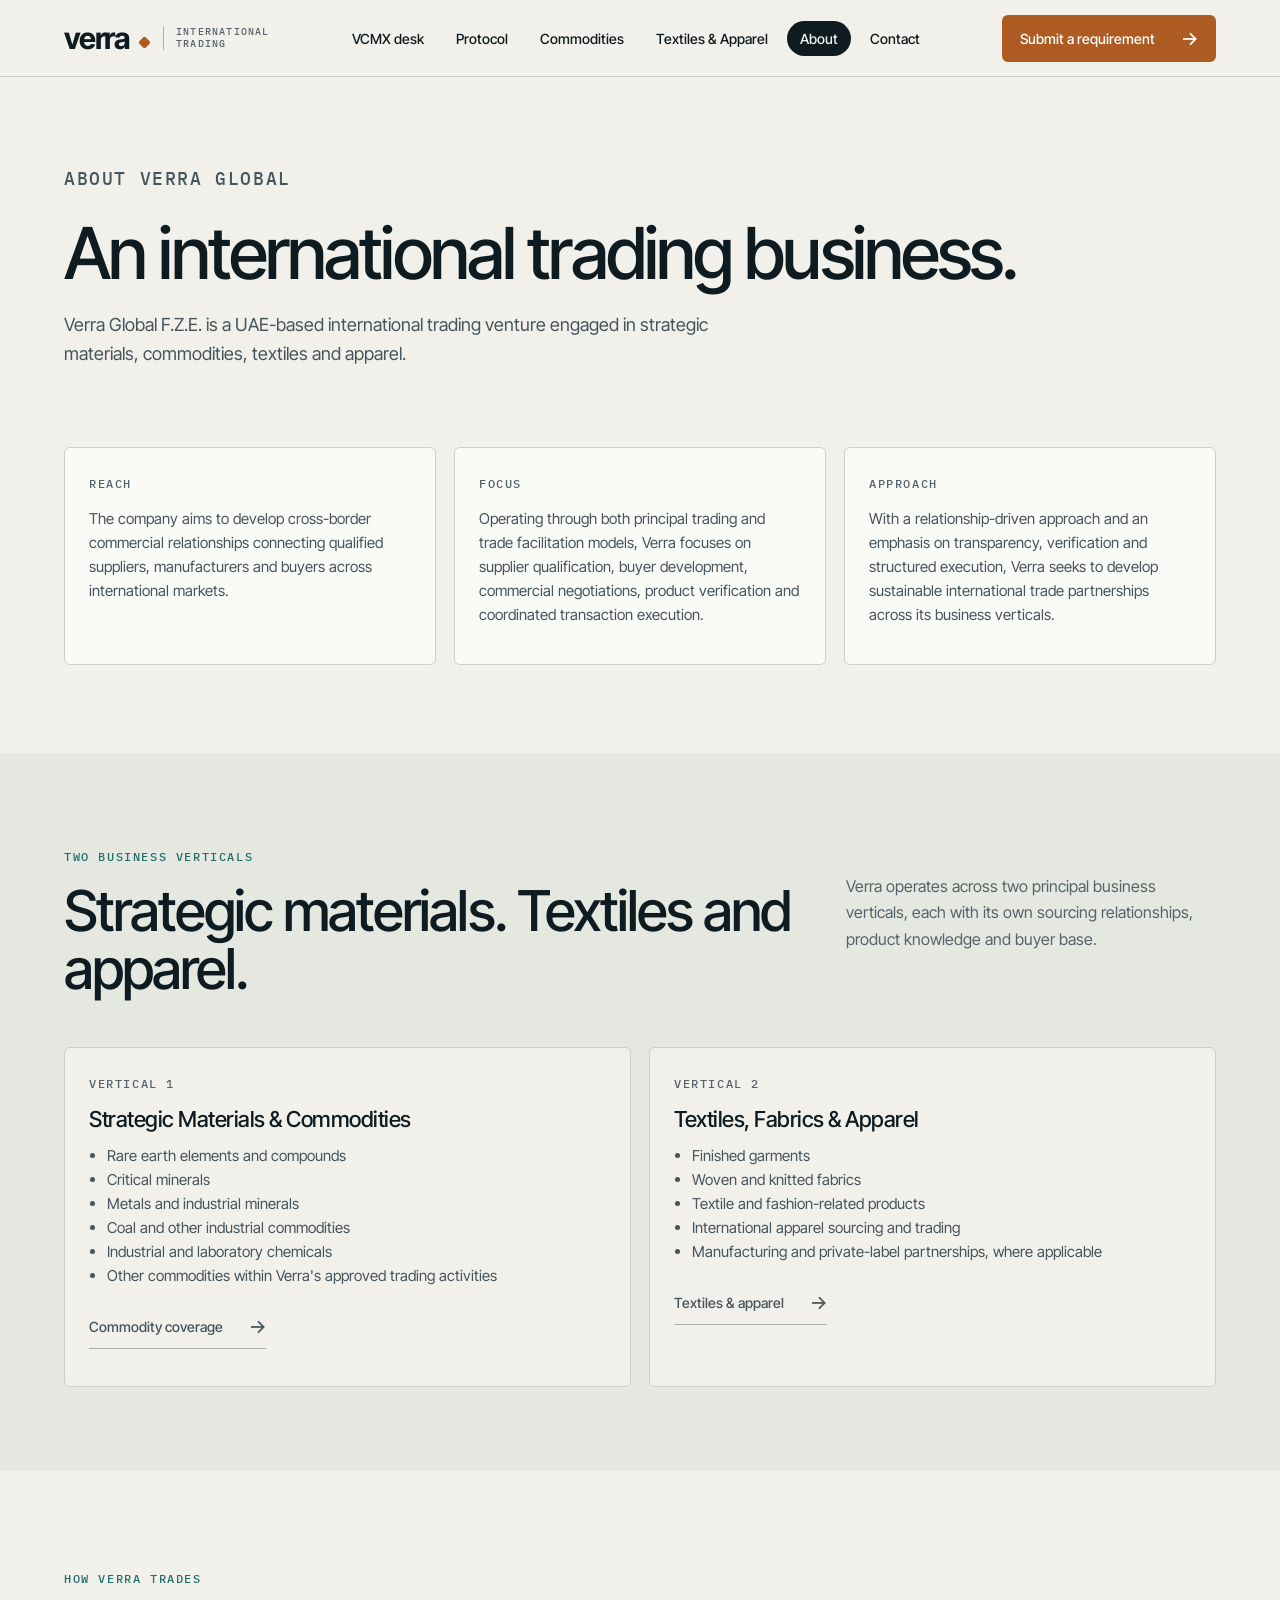
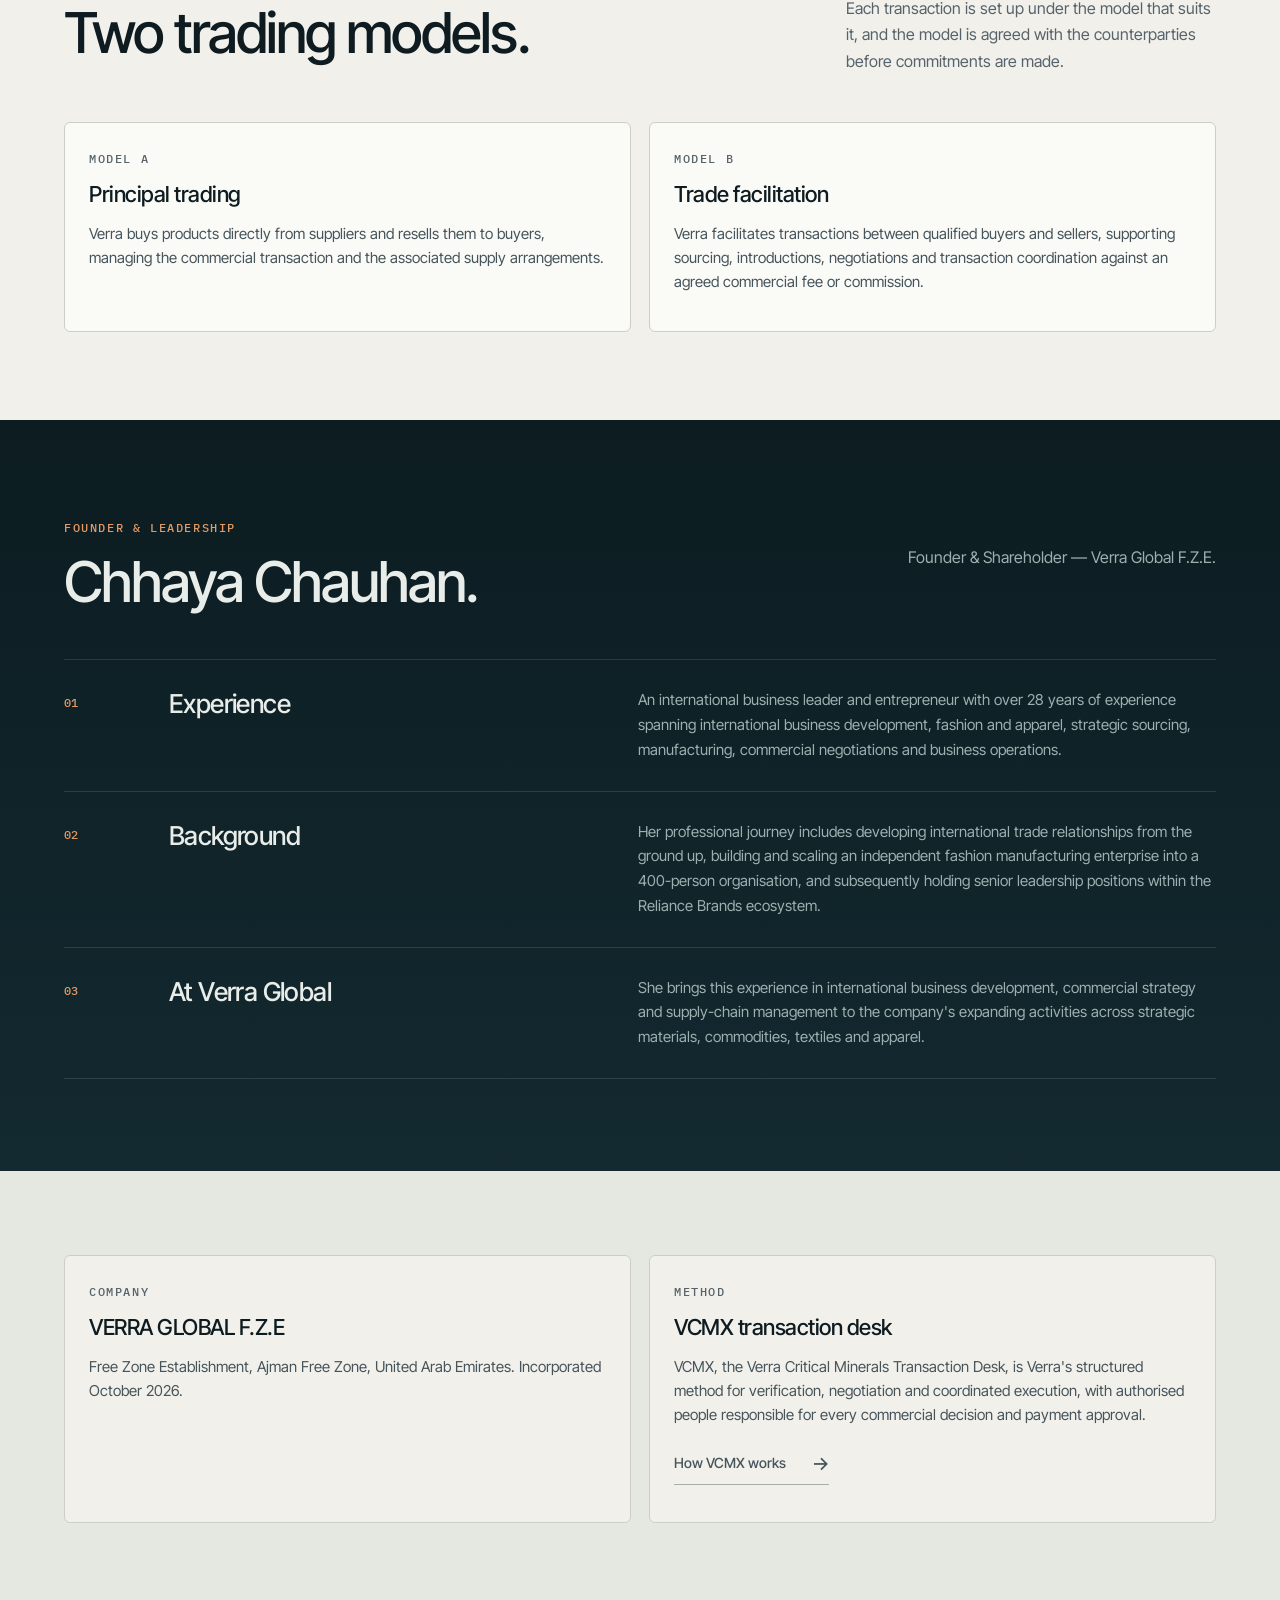
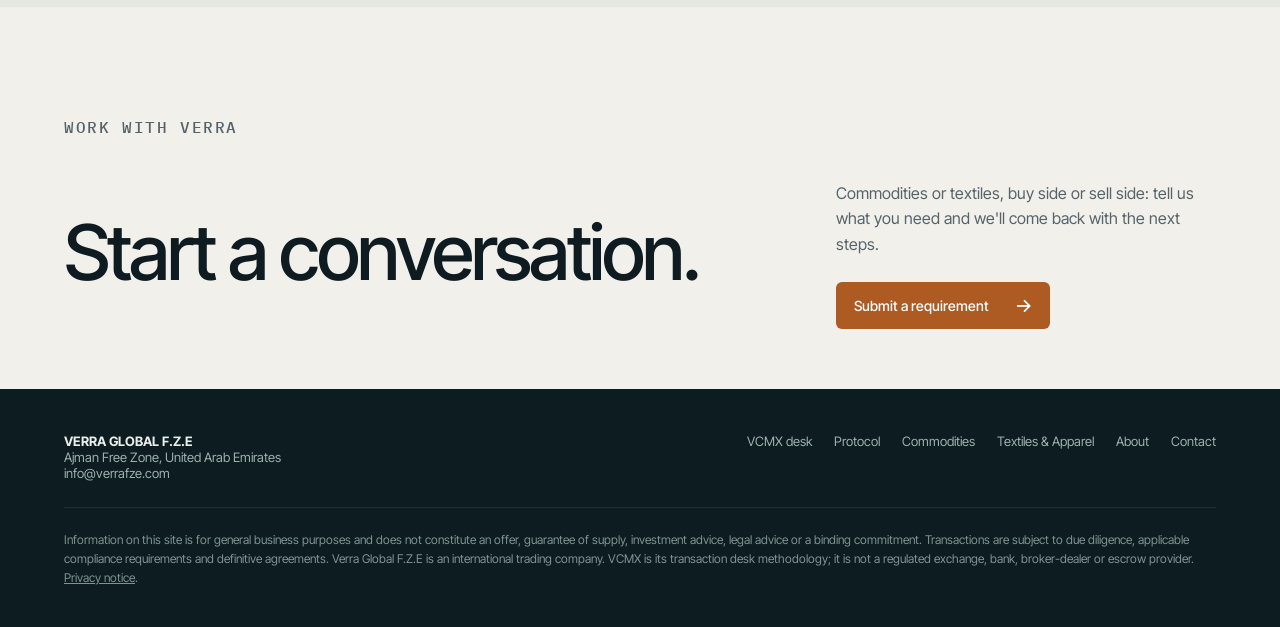
==== commit f1eabbe3: "Remove products outside trade licence: petroleum products, paints, stainless steel scrap" ====
--- a/about.html
+++ b/about.html
@@ -9,7 +9,7 @@
 <link rel="preconnect" href="https://fonts.googleapis.com">
 <link rel="preconnect" href="https://fonts.gstatic.com" crossorigin>
 <link rel="stylesheet" href="https://fonts.googleapis.com/css2?family=IBM+Plex+Mono:wght@400;500&family=Inter+Tight:wght@400;500;600;700&display=swap">
-<link rel="stylesheet" href="assets/site.css?v=7">
+<link rel="stylesheet" href="assets/site.css?v=9">
 </head>
 <body>
 <a class="skip" href="#main">Skip to content</a>
@@ -57,7 +57,7 @@
       </div>
       <div class="grid two">
         <article><span class="eyebrow">Vertical 1</span><h3>Strategic Materials &amp; Commodities</h3><ul>
-          <li>Rare earth elements and compounds</li><li>Critical minerals</li><li>Metals and industrial minerals</li><li>Coal and other industrial commodities</li><li>Paints and selected industrial products</li><li>Other commodities within Verra's approved trading activities</li></ul>
+          <li>Rare earth elements and compounds</li><li>Critical minerals</li><li>Metals and industrial minerals</li><li>Coal and other industrial commodities</li><li>Industrial and laboratory chemicals</li><li>Other commodities within Verra's approved trading activities</li></ul>
           <p style="margin-top:18px"><a class="text-link" href="commodities.html">Commodity coverage <span>→</span></a></p></article>
         <article><span class="eyebrow">Vertical 2</span><h3>Textiles, Fabrics &amp; Apparel</h3><ul>
           <li>Finished garments</li><li>Woven and knitted fabrics</li><li>Textile and fashion-related products</li><li>International apparel sourcing and trading</li><li>Manufacturing and private-label partnerships, where applicable</li></ul>
@@ -129,6 +129,6 @@
   </div>
   <p class="legal">Information on this site is for general business purposes and does not constitute an offer, guarantee of supply, investment advice, legal advice or a binding commitment. Transactions are subject to due diligence, applicable compliance requirements and definitive agreements. Verra Global F.Z.E is an international trading company. VCMX is its transaction desk methodology; it is not a regulated exchange, bank, broker-dealer or escrow provider. <a href="privacy.html" style="text-decoration:underline">Privacy notice</a>.</p>
 </footer>
-<script src="assets/site.js?v=7"></script>
+<script src="assets/site.js?v=8"></script>
 </body>
 </html>
--- a/assets/site.css
+++ b/assets/site.css
@@ -189,6 +189,17 @@
 .footer-nav a:hover{color:var(--dark-accent)}
 .legal{font-size:12px;line-height:1.6;color:var(--dark-muted);opacity:.8;max-width:1440px;margin:0 auto;padding:22px 0 40px;border-top:1px solid var(--dark-line)}
 
+/* Form submission states */
+[hidden]{display:none!important}
+.form-status{box-sizing:border-box;max-width:100%;overflow-wrap:anywhere;background:var(--card);border:1px solid var(--line);border-radius:var(--radius);padding:56px 40px;text-align:center;animation:fade-in .35s ease}
+.form-status h2{font-size:clamp(28px,3.2vw,44px);font-weight:500;letter-spacing:-.03em;line-height:1.1;margin:14px auto 14px;max-width:720px}
+.form-status p{color:var(--text-2);font-size:16px;line-height:1.6;max-width:560px;margin:0 auto 12px}
+.status-bar{height:4px;border-radius:999px;background:var(--surface);overflow:hidden;max-width:320px;margin:0 auto 26px}
+.status-bar span{display:block;height:100%;width:40%;border-radius:999px;background:linear-gradient(90deg,var(--teal),var(--accent));animation:bar 1.2s ease-in-out infinite}
+.status-tick{width:56px;height:56px;border-radius:50%;margin:0 auto 18px;display:grid;place-items:center;background:var(--teal);color:#fff;font-size:26px;animation:pop .4s ease}
+@keyframes bar{0%{transform:translateX(-100%)}100%{transform:translateX(250%)}}
+@keyframes pop{0%{transform:scale(.6);opacity:0}100%{transform:scale(1);opacity:1}}
+@keyframes fade-in{from{opacity:0;transform:translateY(8px)}to{opacity:1;transform:none}}
 @media(max-width:1240px){
   .menu-btn{display:block}
   .navlinks{display:none;position:absolute;left:0;right:0;top:76px;background:var(--bg);flex-direction:column;gap:2px;border-bottom:1px solid var(--line);padding:8px 5% 16px}
@@ -220,6 +231,7 @@
   .state-bar{flex-direction:column;gap:6px}
   .ladder{grid-template-columns:1fr}
   .form{grid-template-columns:1fr;padding:20px}
+  .form-status{padding:36px 18px}
   .contact-inner{display:block}
   .footer{flex-direction:column}
   td:first-child{white-space:normal}
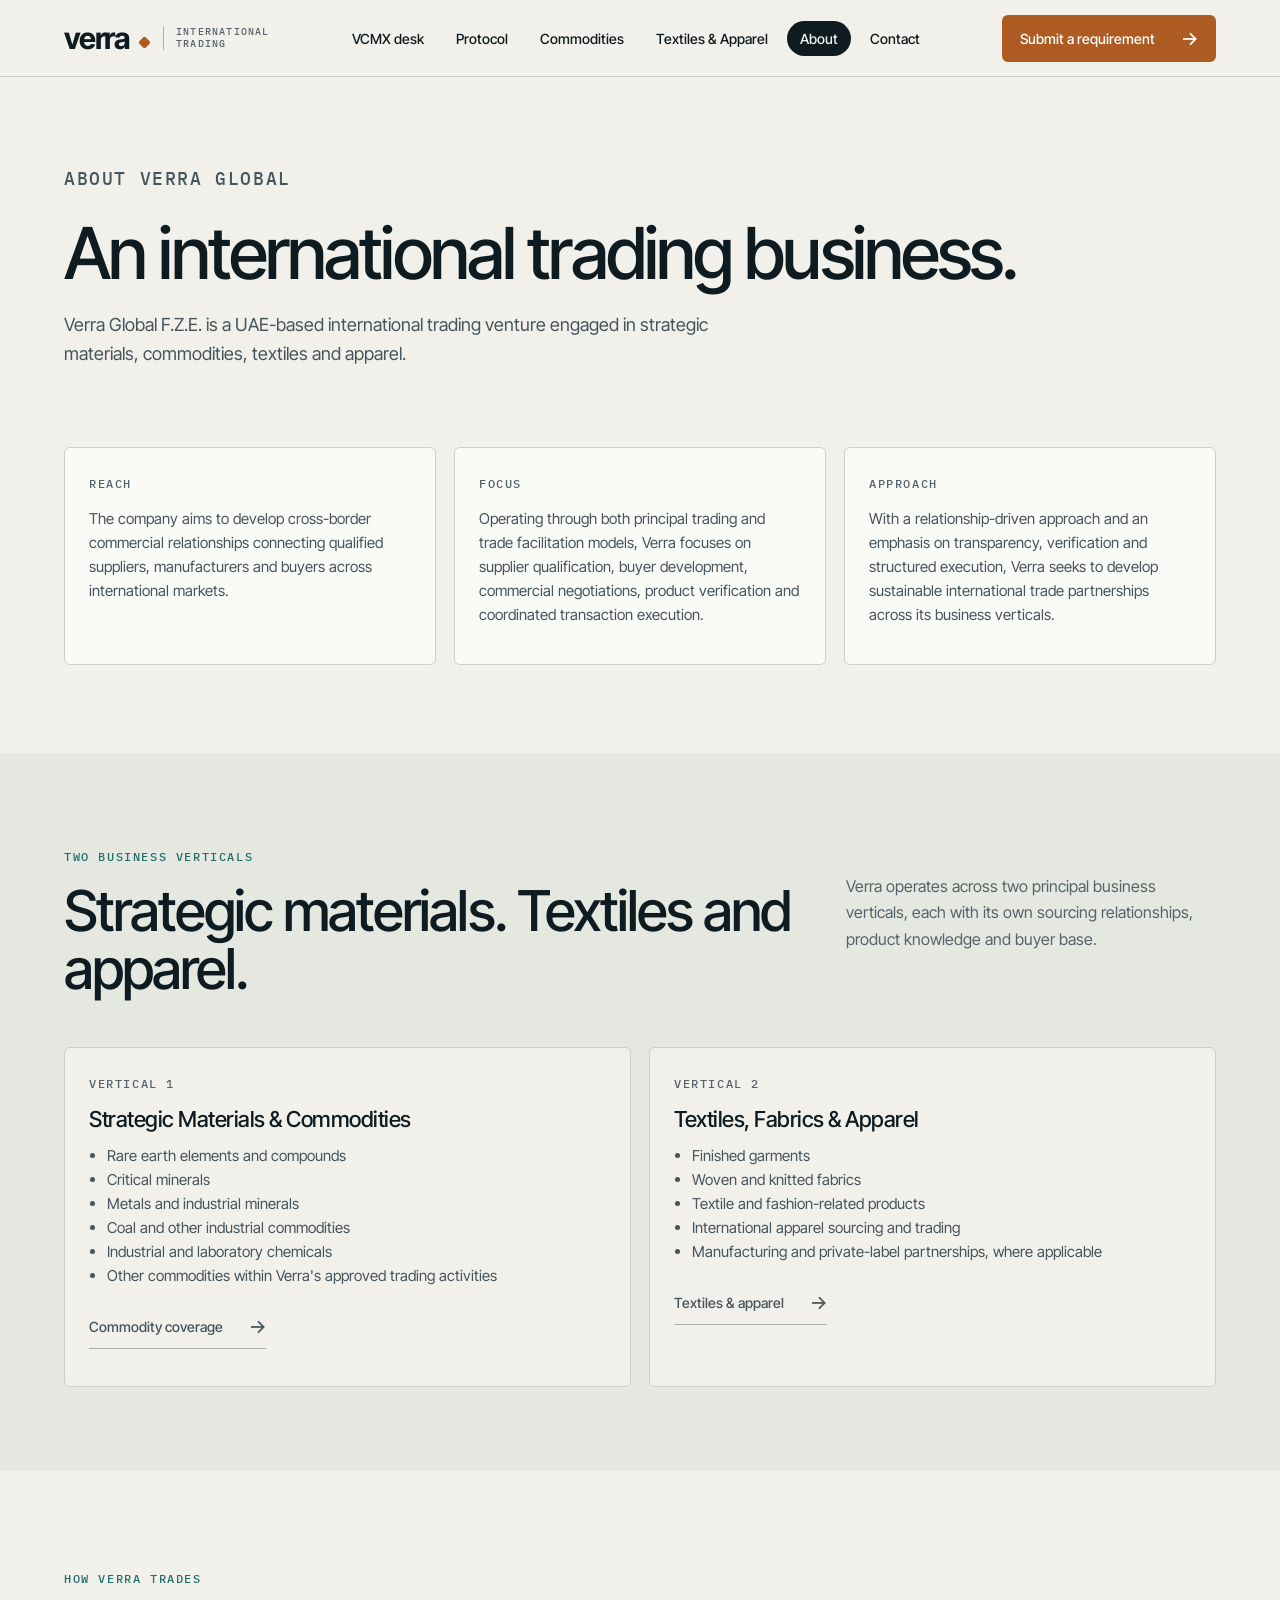
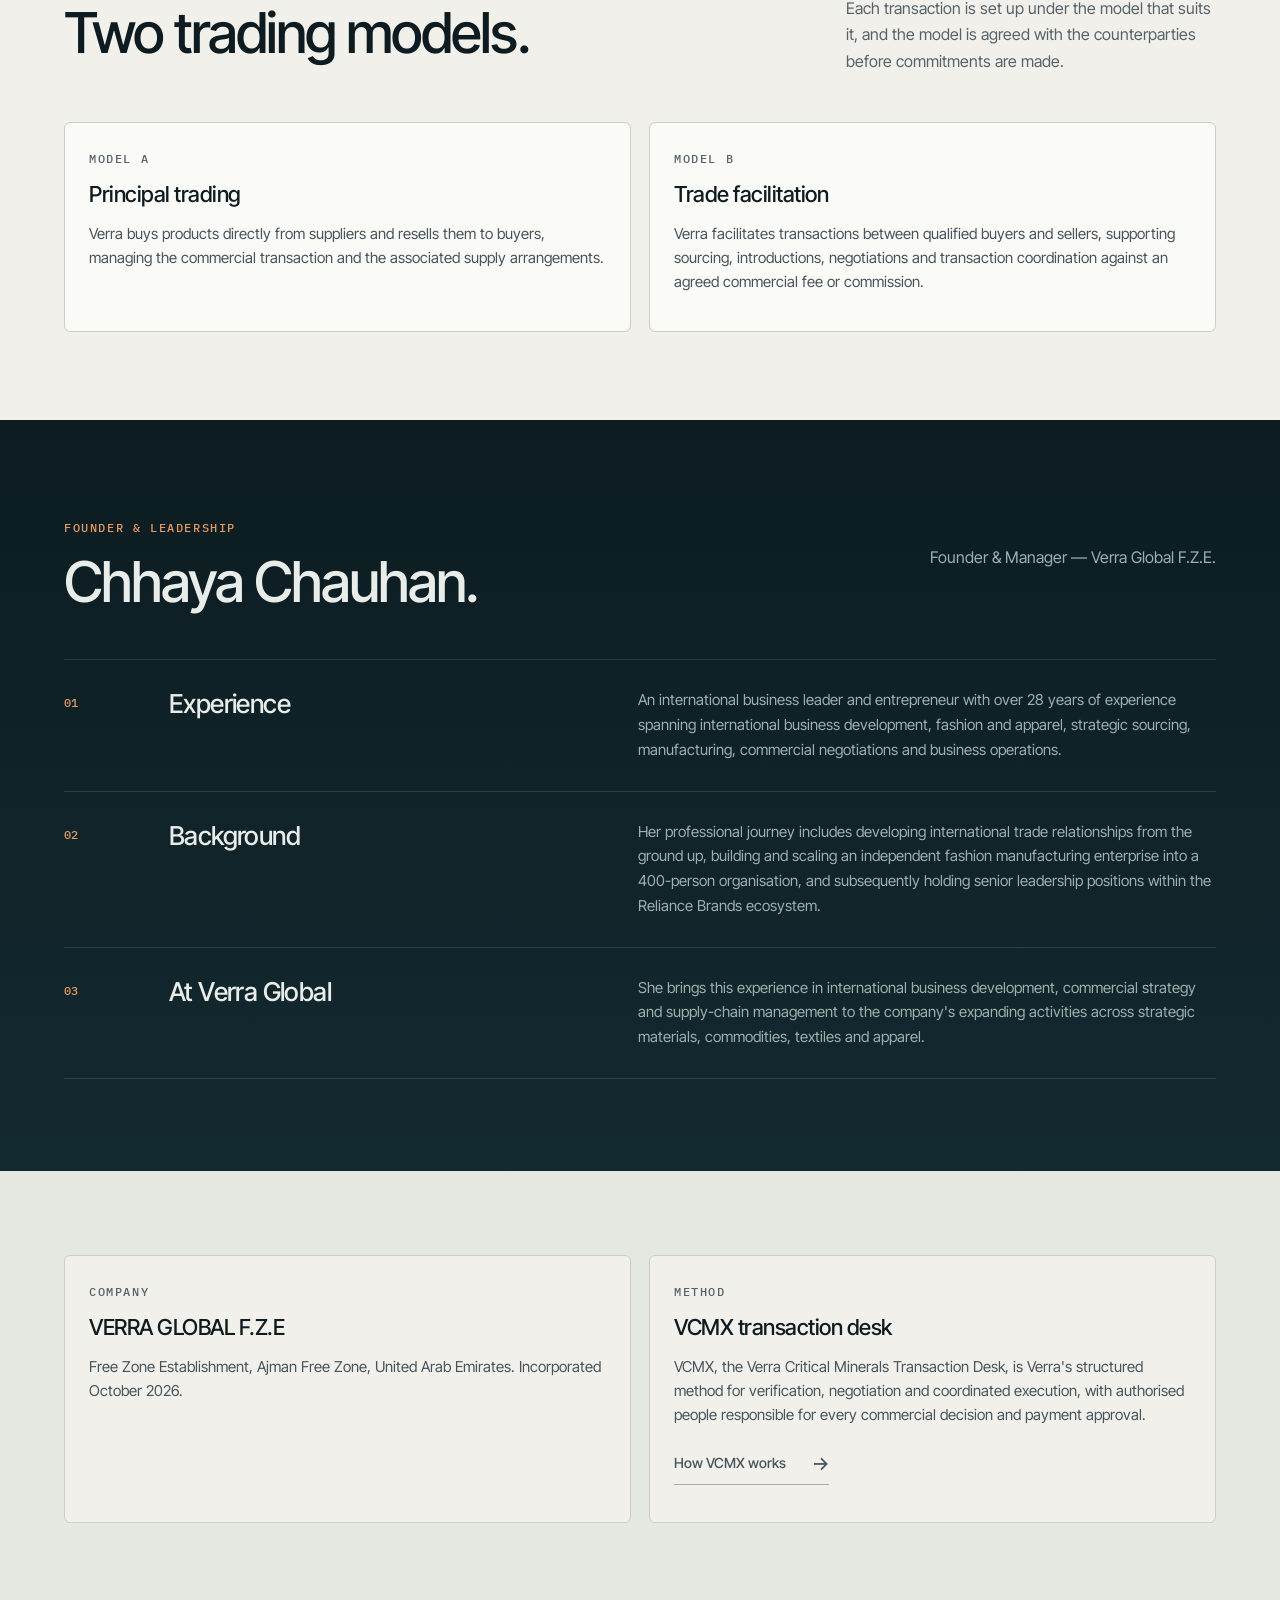
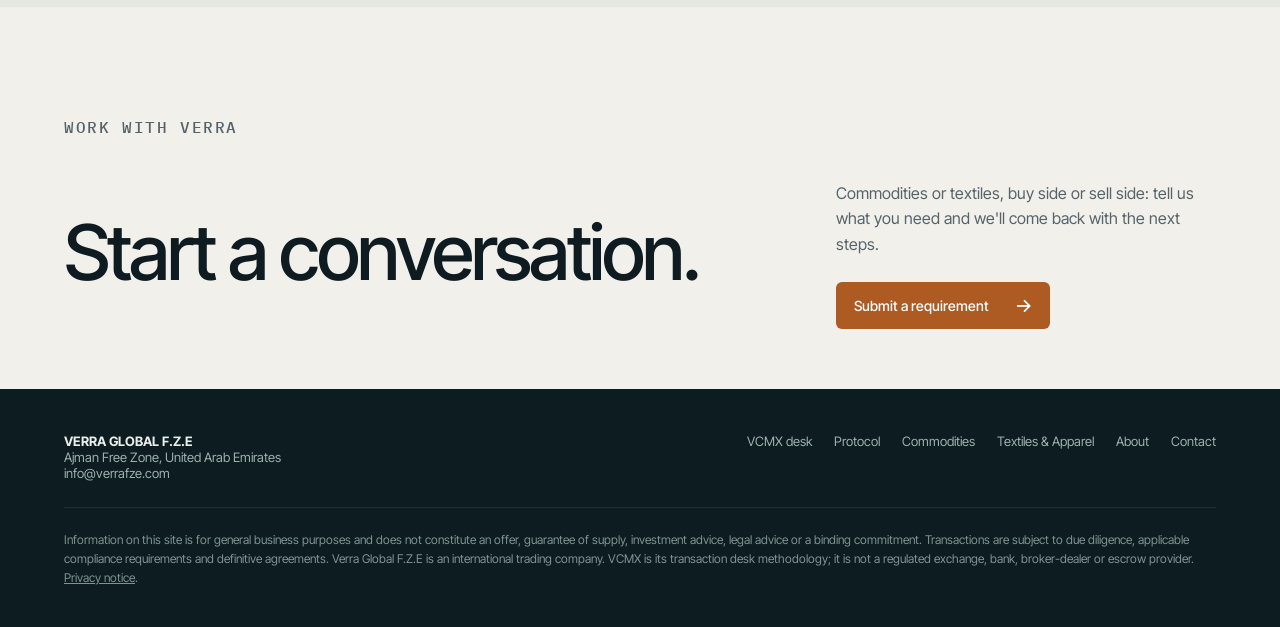
==== commit 24950f7e: "Founder title: Founder & Manager, per trade licence" ====
--- a/about.html
+++ b/about.html
@@ -89,7 +89,7 @@
           <p class="eyebrow signal">Founder &amp; leadership</p>
           <h2>Chhaya Chauhan.</h2>
         </div>
-        <p>Founder &amp; Shareholder — Verra Global F.Z.E.</p>
+        <p>Founder &amp; Manager — Verra Global F.Z.E.</p>
       </div>
       <div class="rows">
         <div class="row"><span class="num">01</span><h3>Experience</h3><p>An international business leader and entrepreneur with over 28 years of experience spanning international business development, fashion and apparel, strategic sourcing, manufacturing, commercial negotiations and business operations.</p></div>
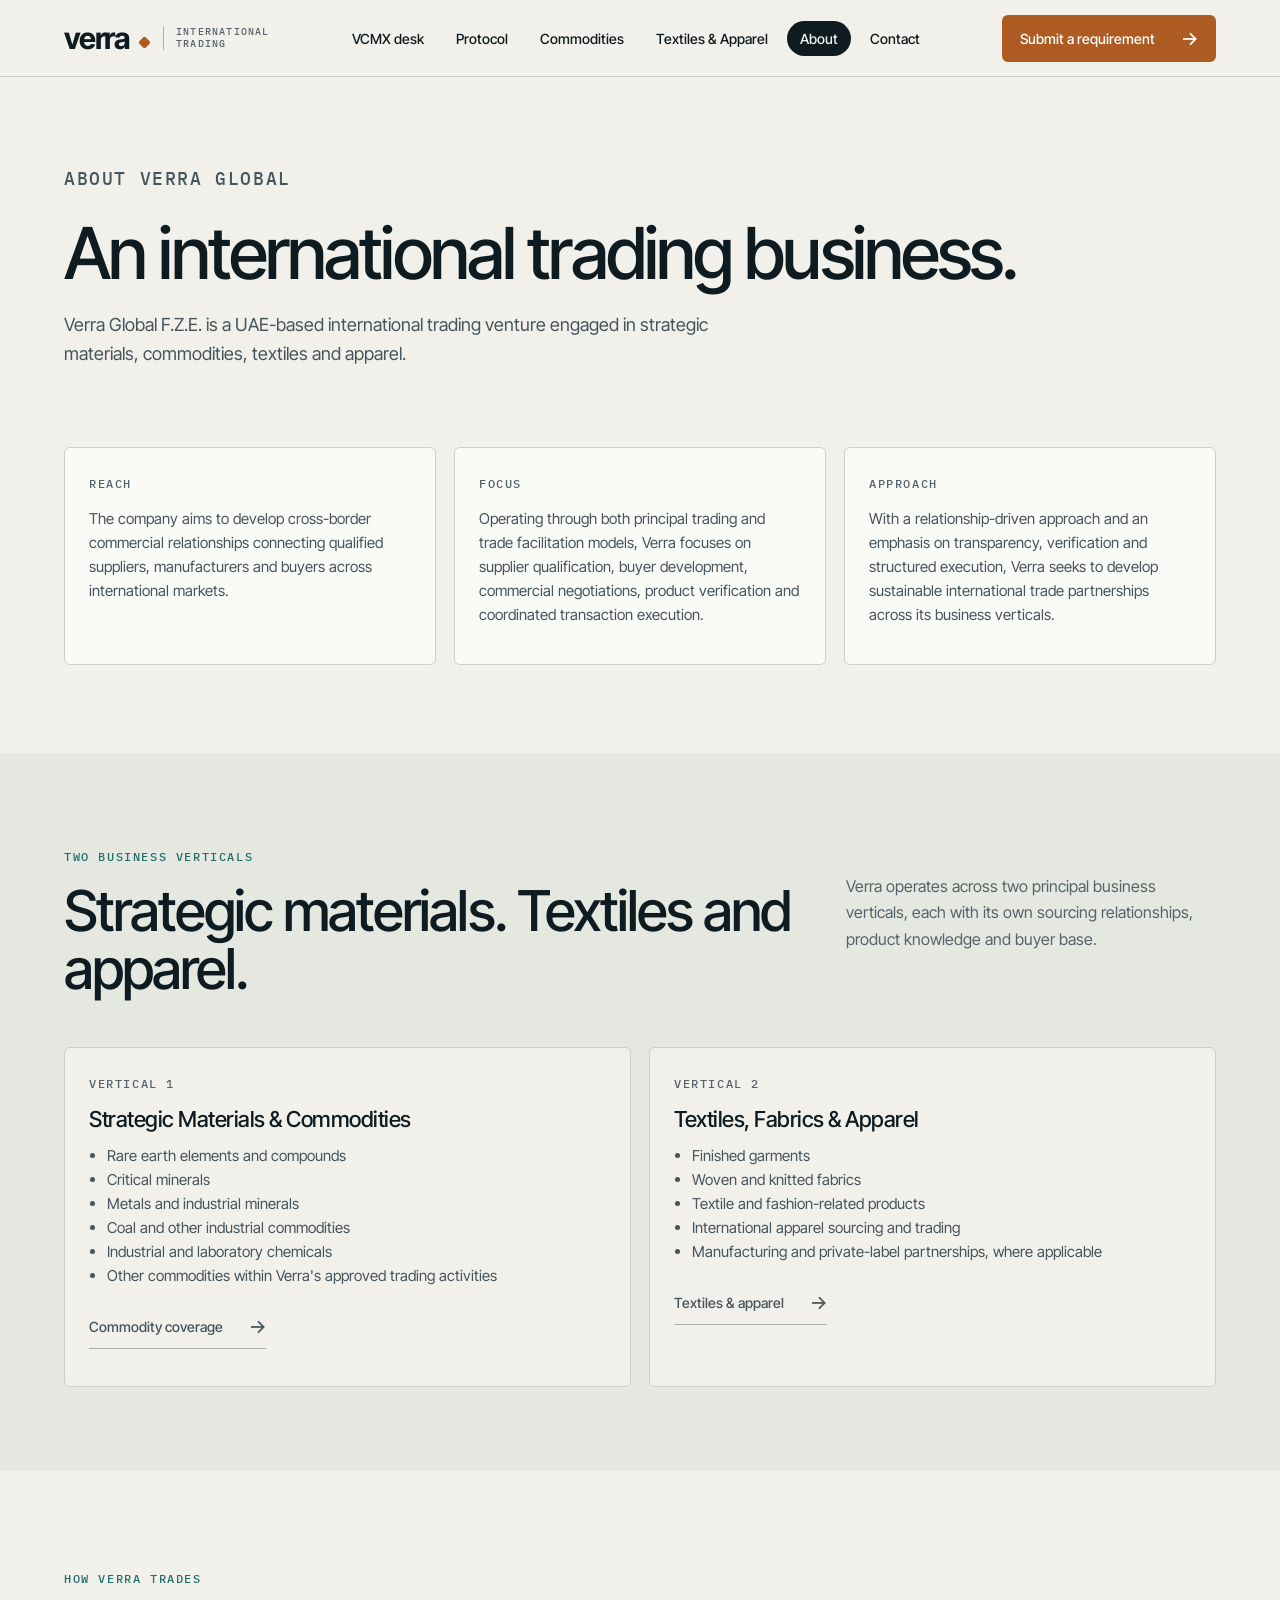
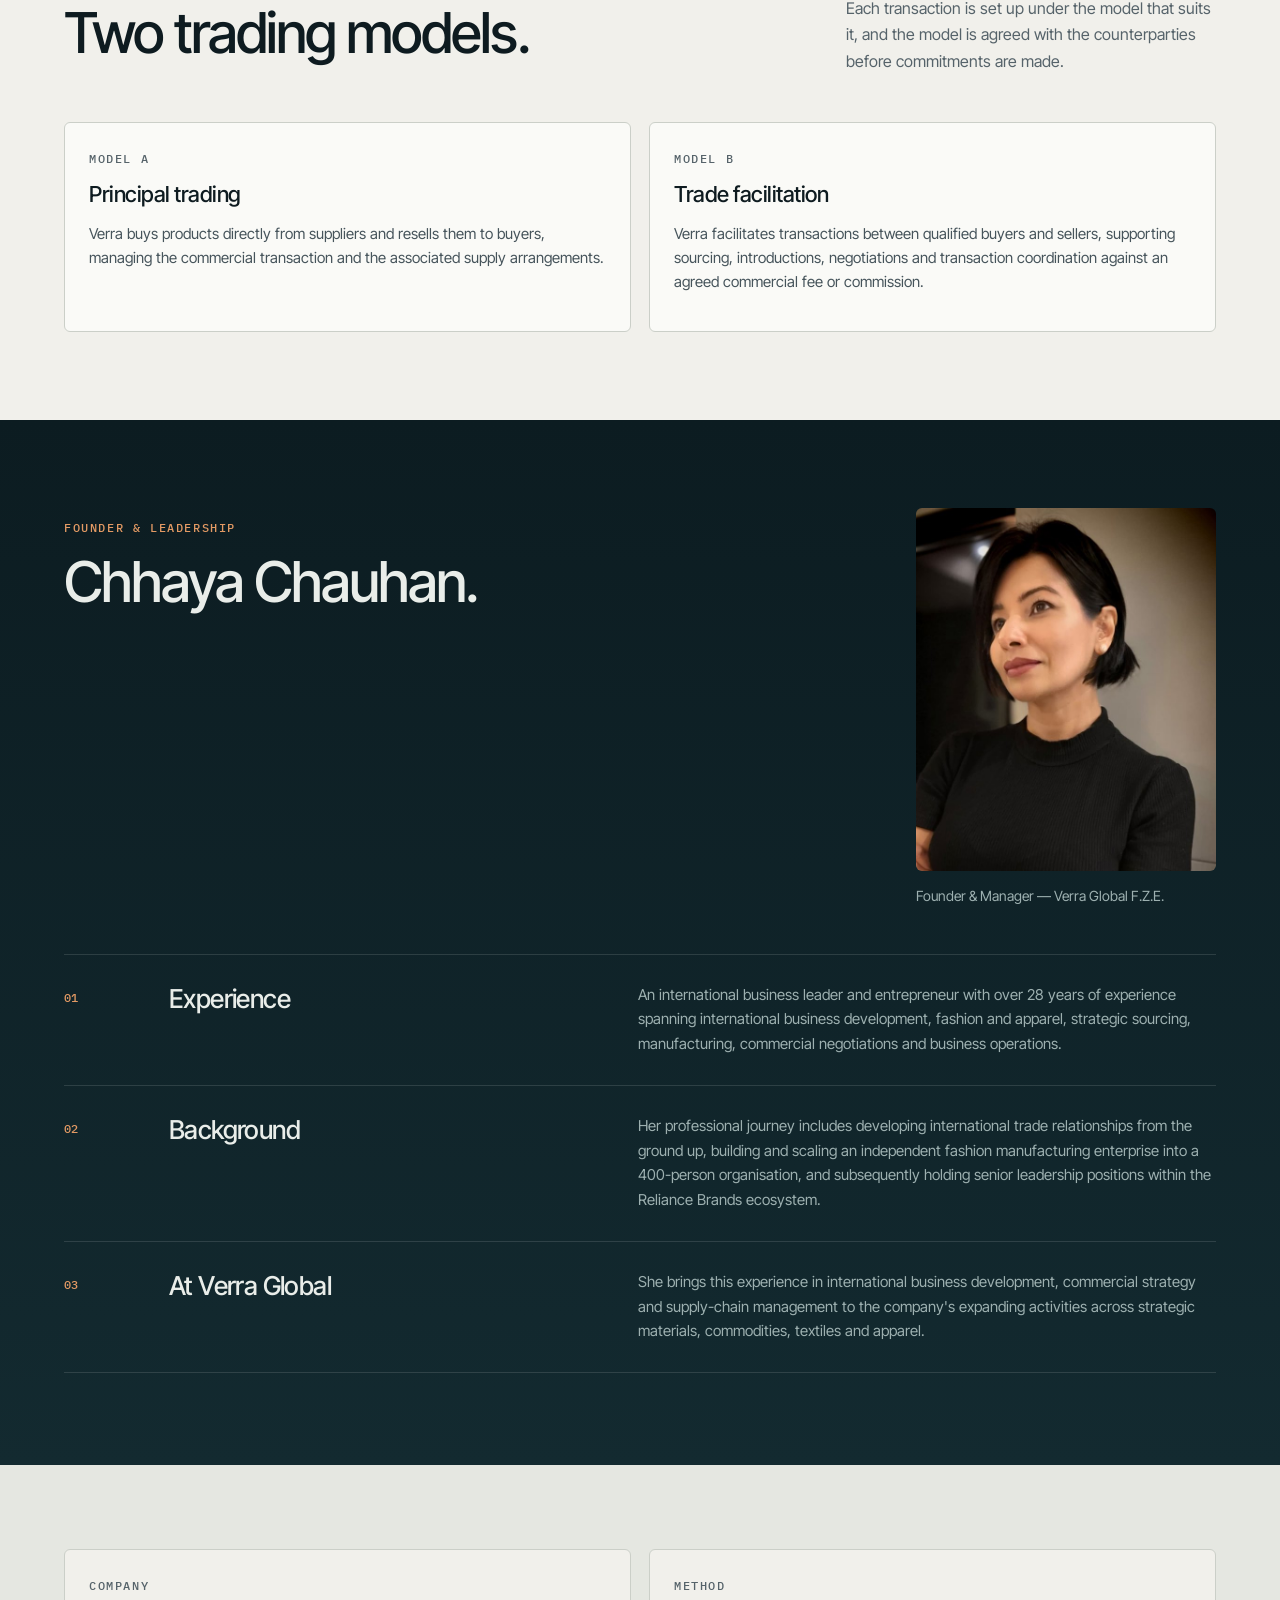
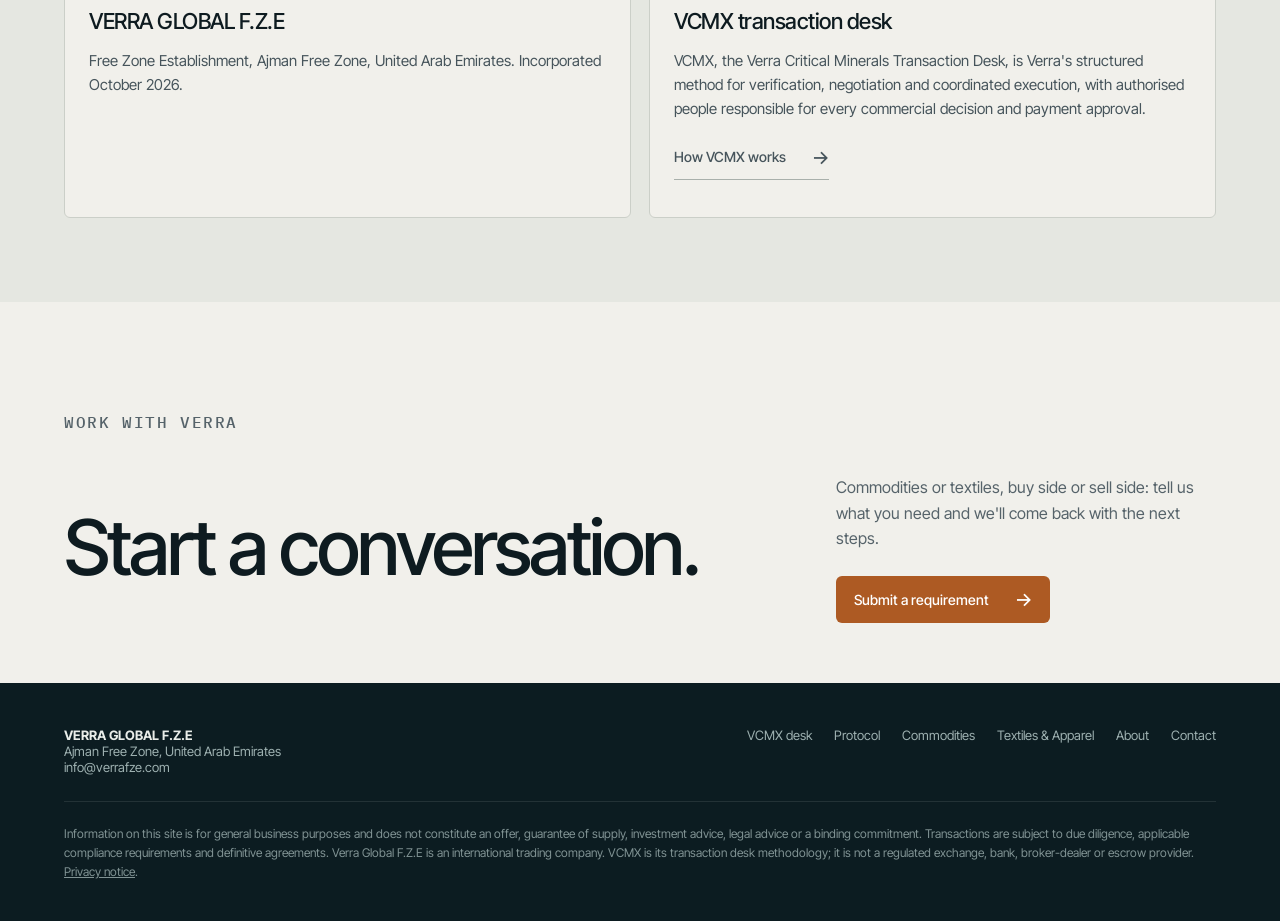
==== commit c1b0703a: "Add founder photo to About page" ====
--- a/about.html
+++ b/about.html
@@ -89,7 +89,7 @@
           <p class="eyebrow signal">Founder &amp; leadership</p>
           <h2>Chhaya Chauhan.</h2>
         </div>
-        <p>Founder &amp; Manager — Verra Global F.Z.E.</p>
+        <figure class="founder-photo"><img src="assets/chhaya-chauhan.jpg" alt="Chhaya Chauhan, Founder &amp; Manager of Verra Global F.Z.E." width="640" height="773" loading="lazy"><figcaption>Founder &amp; Manager — Verra Global F.Z.E.</figcaption></figure>
       </div>
       <div class="rows">
         <div class="row"><span class="num">01</span><h3>Experience</h3><p>An international business leader and entrepreneur with over 28 years of experience spanning international business development, fashion and apparel, strategic sourcing, manufacturing, commercial negotiations and business operations.</p></div>
--- a/assets/site.css
+++ b/assets/site.css
@@ -85,6 +85,7 @@
 .section-top h2{font-size:clamp(36px,4.4vw,66px);line-height:1.04;letter-spacing:-.035em;font-weight:500;margin:18px 0 0;max-width:860px}
 .section-top>p{max-width:370px;font-size:16px;line-height:1.65;color:var(--muted-fg);margin:36px 0 0}
 .dark-section .section-top>p,.dark-section .eyebrow{color:var(--dark-muted)}
+.founder-photo{margin:0;width:300px;flex-shrink:0}.founder-photo img{display:block;width:100%;height:auto;border-radius:var(--radius)}.founder-photo figcaption{font-size:14px;line-height:1.5;color:var(--dark-muted);margin-top:14px}
 .dark-section .signal,.dark-section .eyebrow.signal{color:var(--dark-accent)}
 
 /* Numbered rows */
@@ -222,6 +223,7 @@
   .hero-art{display:none}
   .hero-bottom{margin-top:26px}.hero-footer{margin-top:40px;flex-direction:column;align-items:flex-start;font-size:11px}
   .page-hero{padding-top:44px;padding-bottom:36px}.page-hero h1{font-size:42px;letter-spacing:-1.5px}
+  .founder-photo{width:100%;max-width:320px;margin-top:24px}
   .section-top{display:block;margin-bottom:28px}.section-top>p{margin-top:18px}.section-top h2{font-size:36px}
   .dark-section,.light-section,.alt-section{padding-top:56px;padding-bottom:56px}
   .contact{padding-top:56px;padding-bottom:48px}
